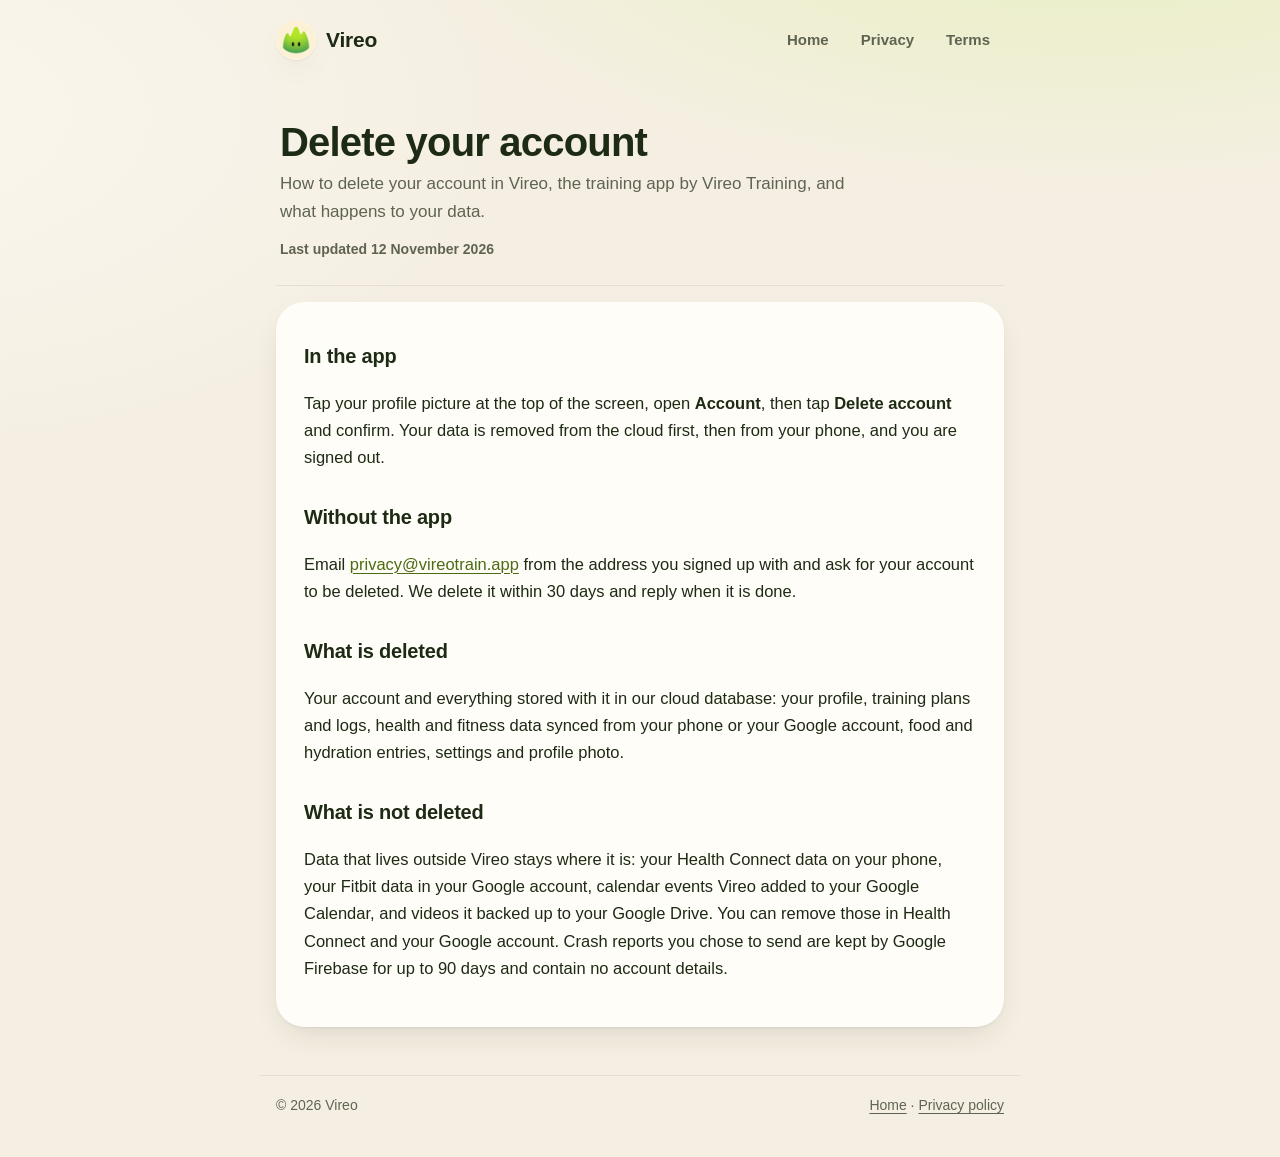
==== delete-account/index.html @ 3925547a "Add the account deletion page Google Play asks for Co-Authored-By: Claude Opus 5.5 <noreply@anthropi" ====
<!doctype html>
<html lang="en">
<head>
<meta charset="utf-8">
<meta name="viewport" content="width=device-width, initial-scale=1">
<title>Delete your Vireo account</title>
<link rel="icon" href="../img/icon.png">
<link rel="stylesheet" href="../style.css">
</head>
<body>
<header>
  <div class="wrap">
    <a class="brand" href="../"><img src="../img/icon.png" alt="">Vireo</a>
    <nav><a href="../">Home</a><a href="../privacy/">Privacy</a><a href="../terms/">Terms</a></nav>
  </div>
</header>
<main>
  <div class="wrap">
    <section class="title">
      <h1>Delete your account</h1>
      <p>How to delete your account in Vireo, the training app by Vireo Training, and what happens to your data.</p>
      <p class="updated">Last updated 12 November 2026</p>
    </section>
    <article class="doc">
  <h2>In the app</h2>
  <p>Tap your profile picture at the top of the screen, open <strong>Account</strong>, then tap <strong>Delete account</strong> and confirm. Your data is removed from the cloud first, then from your phone, and you are signed out.</p>

  <h2>Without the app</h2>
  <p>Email <a href="mailto:privacy@vireotrain.app">privacy@vireotrain.app</a> from the address you signed up with and ask for your account to be deleted. We delete it within 30 days and reply when it is done.</p>

  <h2>What is deleted</h2>
  <p>Your account and everything stored with it in our cloud database: your profile, training plans and logs, health and fitness data synced from your phone or your Google account, food and hydration entries, settings and profile photo.</p>

  <h2>What is not deleted</h2>
  <p>Data that lives outside Vireo stays where it is: your Health Connect data on your phone, your Fitbit data in your Google account, calendar events Vireo added to your Google Calendar, and videos it backed up to your Google Drive. You can remove those in Health Connect and your Google account. Crash reports you chose to send are kept by Google Firebase for up to 90 days and contain no account details.</p>
    </article>
  </div>
</main>
<footer>
  <div class="wrap"><span>© 2026 Vireo</span><span><a href="../">Home</a> · <a href="../privacy/">Privacy policy</a></span></div>
</footer>
</body>
</html>
---- style.css ----
/* Colours come from the app's own tokens (ui/theme/Color.kt): the lime accent
   gradient, its ink, and the paragraph-safe link greens for each theme. */
:root {
  --ground: #f5efe3;
  --ground-glow: #fbf7ee;
  --card: #fffdf8;
  --ink: #1d2a14;
  --muted: #5f6452;
  --rule: #e6dfcf;
  --link: #4c6b12;
  --tint: #e9f5c6;
  --tint-edge: #cfe58a;
  --paper: #f3ede0;
  --lime-start: #cbf762;
  --lime-end: #8fd32e;
  --on-lime: #16210f;
  --shadow: 0 1px 2px rgba(43, 38, 28, .06), 0 12px 32px -12px rgba(43, 38, 28, .18);
}
@media (prefers-color-scheme: dark) {
  :root {
    --ground: #151711;
    --ground-glow: #1d2117;
    --card: #1f221a;
    --ink: #eeeedf;
    --muted: #a7ab98;
    --rule: #33372b;
    --link: #a6d845;
    --tint: rgba(180, 240, 60, .10);
    --tint-edge: rgba(180, 240, 60, .28);
    --paper: #262a20;
    --shadow: 0 1px 2px rgba(0, 0, 0, .3), 0 16px 40px -16px rgba(0, 0, 0, .6);
  }
}

* { box-sizing: border-box; }
html { -webkit-text-size-adjust: 100%; }
body {
  margin: 0;
  min-height: 100vh;
  color: var(--ink);
  background:
    radial-gradient(1200px 520px at 85% -10%, rgba(180, 240, 60, .22), transparent 60%),
    radial-gradient(900px 480px at -10% 10%, var(--ground-glow), transparent 70%),
    var(--ground);
  font: 17px/1.65 ui-rounded, -apple-system, BlinkMacSystemFont, "SF Pro Rounded", "Segoe UI", Roboto, sans-serif;
}
a { color: var(--link); text-underline-offset: 3px; text-decoration-thickness: 1px; }
a:hover { text-decoration-thickness: 2px; }

.wrap { max-width: 760px; margin: 0 auto; padding: 0 16px; }

/* Header */
header { padding: 20px 0 8px; }
header .wrap { display: flex; align-items: center; justify-content: space-between; gap: 12px; flex-wrap: wrap; }
.brand { display: flex; align-items: center; gap: 10px; color: var(--ink); text-decoration: none; font-weight: 800; font-size: 21px; letter-spacing: -.01em; }
.brand img { width: 40px; height: 40px; border-radius: 50%; box-shadow: var(--shadow); }
nav { display: flex; gap: 4px; flex-wrap: wrap; }
nav a {
  color: var(--muted); text-decoration: none; font-size: 15px; font-weight: 600;
  padding: 7px 14px; border-radius: 999px;
}
nav a:hover { color: var(--ink); background: var(--tint); }
nav a[aria-current] { color: var(--ground); background: var(--ink); }

main { padding: 24px 0 40px; }

/* Home hero */
.hero {
  position: relative; overflow: hidden;
  margin-top: 12px; padding: 40px 32px 36px;
  border-radius: 32px;
  color: var(--on-lime);
  background: linear-gradient(135deg, var(--lime-start), var(--lime-end));
  box-shadow: 0 24px 48px -24px rgba(110, 170, 30, .7);
}
.hero img { width: 88px; height: 88px; border-radius: 50%; box-shadow: 0 8px 24px -8px rgba(22, 33, 15, .45); }
.hero h1 { font-size: clamp(32px, 6.4vw, 46px); line-height: 1.08; letter-spacing: -.025em; margin: 20px 0 12px; max-width: 13em; }
.hero p { font-size: 18.5px; line-height: 1.5; margin: 0; max-width: 31em; }
.hero p.status { margin-top: 22px; font-size: 14.5px; opacity: .72; }

.grid { display: grid; grid-template-columns: repeat(auto-fit, minmax(210px, 1fr)); gap: 14px; margin-top: 18px; }
.tile {
  background: var(--card); border-radius: 24px; padding: 22px 22px 20px;
  box-shadow: var(--shadow);
}
.tile .hold { display: block; width: 84px; height: 66px; margin: -8px 0 -4px -8px; filter: drop-shadow(0 3px 3px rgba(43, 38, 28, .18)); }
.tile h3 { margin: 10px 0 4px; font-size: 18px; letter-spacing: -.01em; }
.tile p { margin: 0; color: var(--muted); font-size: 15.5px; line-height: 1.55; }

.section-title { font-size: 22px; letter-spacing: -.015em; margin: 40px 0 4px; }
.section-sub { color: var(--muted); margin: 0 0 4px; }

.chips { display: flex; flex-wrap: wrap; gap: 8px; margin-top: 14px; }
.chip {
  padding: 8px 14px; border-radius: 999px; font-size: 15px; font-weight: 600;
  background: var(--card); border: 1px solid var(--rule);
}

/* Legal pages */
.title { margin-top: 20px; padding: 8px 4px 24px; border-bottom: 1px solid var(--rule); }
.title h1 { font-size: clamp(30px, 6vw, 40px); line-height: 1.1; letter-spacing: -.02em; margin: 0 0 6px; }
.title p { margin: 0; color: var(--muted); max-width: 34em; }
.updated { font-size: 14px; font-weight: 600; margin-top: 12px !important; }

.doc {
  margin-top: 16px; padding: 8px 28px 28px; border-radius: 28px;
  background: var(--card); box-shadow: var(--shadow);
}
.doc h2 {
  font-size: 20px; letter-spacing: -.01em; margin: 30px 0 6px;
}
.doc p, .doc li { font-size: 16.5px; }
.doc ul { padding-left: 0; list-style: none; }
.doc li { position: relative; padding-left: 20px; margin-bottom: 10px; }
.doc li::before { content: ""; position: absolute; left: 4px; top: .7em; width: 6px; height: 6px; border-radius: 50%; background: var(--muted); opacity: .6; }
.callout {
  margin: 24px -12px 0; padding: 4px 22px 18px; border-radius: 22px;
  background: var(--paper);
}
.callout h2 { margin-top: 20px; }

footer { padding: 8px 0 40px; color: var(--muted); font-size: 14px; }
footer .wrap { display: flex; justify-content: space-between; gap: 12px; flex-wrap: wrap; border-top: 1px solid var(--rule); padding-top: 18px; }
footer a { color: var(--muted); }

@media (max-width: 520px) {
  .hero { padding: 32px 22px 28px; border-radius: 26px; }
  .doc { padding: 4px 18px 22px; border-radius: 22px; }
  .callout { margin: 20px -8px 0; padding: 2px 16px 14px; }
}
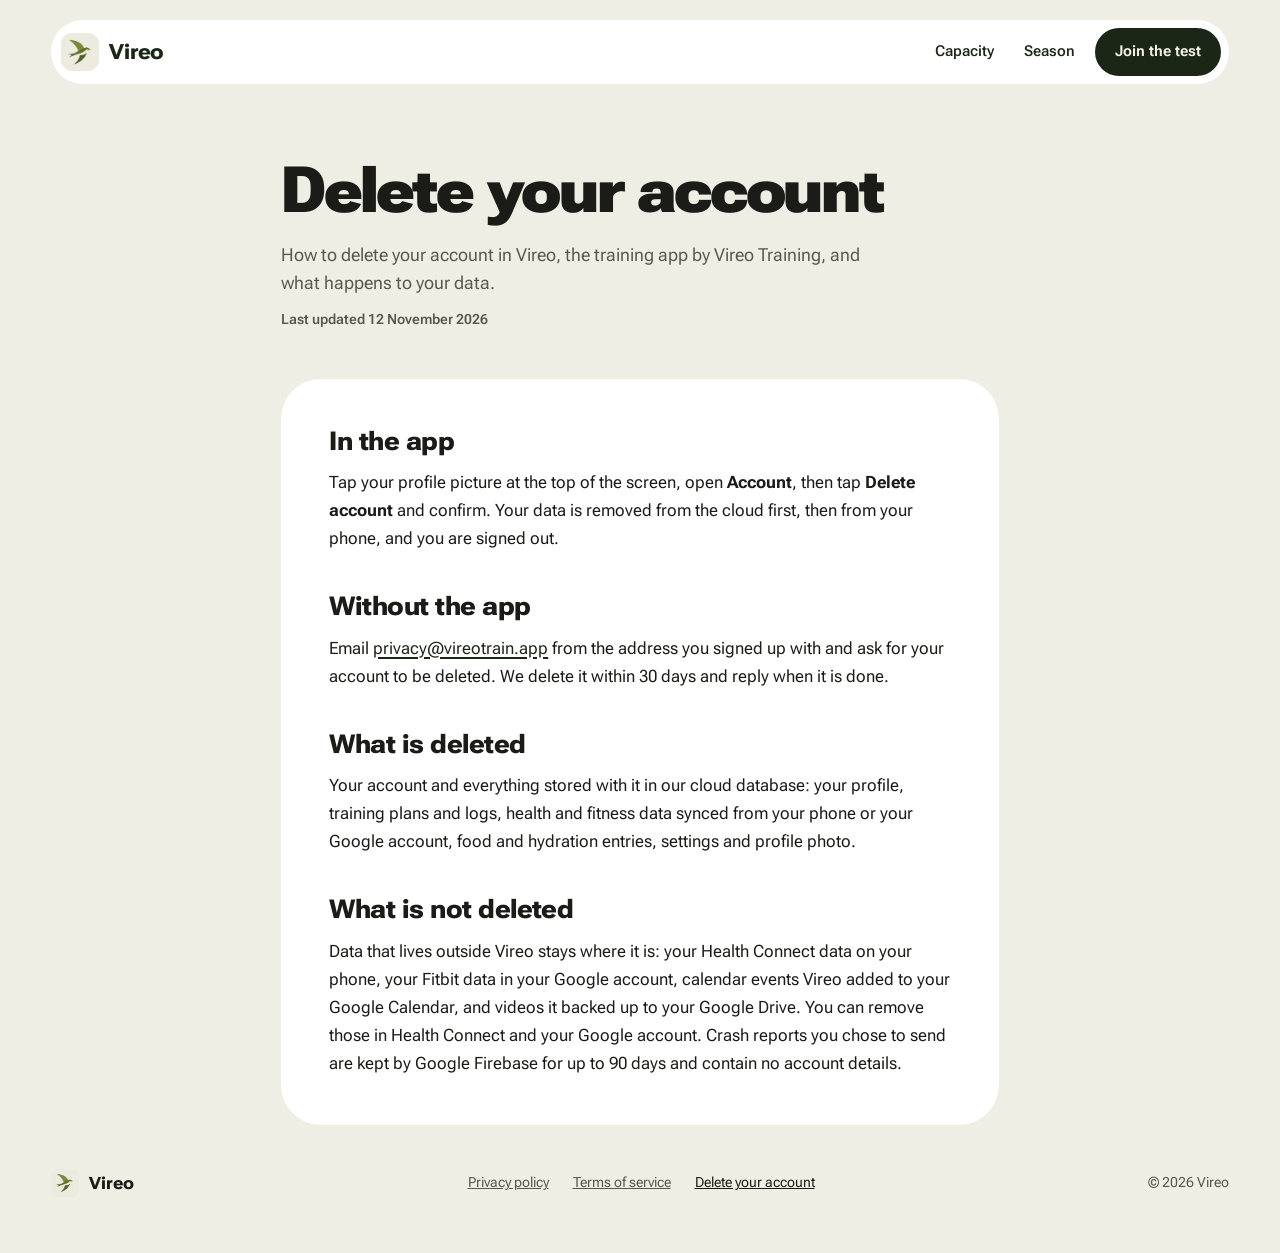
==== commit becd79a3: "Rebuild the site to the final website design Replace the interim restyle with production markup of t" ====
--- a/delete-account/index.html
+++ b/delete-account/index.html
@@ -5,17 +5,28 @@
 <meta name="viewport" content="width=device-width, initial-scale=1">
 <title>Delete your Vireo account</title>
 <link rel="icon" href="../img/icon.png">
+<link rel="preload" href="../fonts/roboto-flex-wide.woff2" as="font" type="font/woff2" crossorigin>
+<meta name="theme-color" content="#B4F03C">
 <link rel="stylesheet" href="../style.css">
 </head>
 <body>
-<header>
-  <div class="wrap">
-    <a class="brand" href="../"><img src="../img/icon.png" alt="">Vireo</a>
-    <nav><a href="../">Home</a><a href="../privacy/">Privacy</a><a href="../terms/">Terms</a></nav>
-  </div>
-</header>
+<div class="legal-header">
+  <header class="site-header">
+    <nav class="site-nav" aria-label="Main">
+      <a class="brand" href="../">
+        <img src="../img/icon.png" alt="" width="38" height="38">
+        <span>Vireo</span>
+      </a>
+      <div class="site-nav__links">
+        <a class="site-nav__link" href="../#capacity">Capacity</a>
+        <a class="site-nav__link" href="../#season">Season</a>
+        <a class="btn btn--nav" href="../#join">Join the test</a>
+      </div>
+    </nav>
+  </header>
+</div>
 <main>
-  <div class="wrap">
+  <div class="wrap legal">
     <section class="title">
       <h1>Delete your account</h1>
       <p>How to delete your account in Vireo, the training app by Vireo Training, and what happens to your data.</p>
@@ -36,8 +47,14 @@
     </article>
   </div>
 </main>
-<footer>
-  <div class="wrap"><span>© 2026 Vireo</span><span><a href="../">Home</a> · <a href="../privacy/">Privacy policy</a></span></div>
+<footer class="wrap site-footer">
+  <span class="site-footer__brand"><img src="../img/icon.png" alt="" width="28" height="28">Vireo</span>
+  <nav class="site-footer__links" aria-label="Legal">
+    <a href="../privacy/">Privacy policy</a>
+    <a href="../terms/">Terms of service</a>
+    <a href="../delete-account/" aria-current="page">Delete your account</a>
+  </nav>
+  <span>© 2026 Vireo</span>
 </footer>
 </body>
 </html>
--- a/style.css
+++ b/style.css
@@ -1,130 +1,1061 @@
-/* Colours come from the app's own tokens (ui/theme/Color.kt): the lime accent
-   gradient, its ink, and the paragraph-safe link greens for each theme. */
+/* Vireo site. One stylesheet for the home page and the legal pages. */
+
+@font-face {
+  font-family: "Roboto Flex";
+  src: url("fonts/roboto-flex-wide.woff2") format("woff2");
+  font-weight: 300 900;
+  font-stretch: 100% 151%;
+  font-display: swap;
+}
+@font-face {
+  font-family: "Instrument Serif";
+  src: url("fonts/instrument-serif.woff2") format("woff2");
+  font-weight: 400;
+  font-display: swap;
+}
+
 :root {
-  --ground: #f5efe3;
-  --ground-glow: #fbf7ee;
-  --card: #fffdf8;
-  --ink: #1d2a14;
-  --muted: #5f6452;
-  --rule: #e6dfcf;
-  --link: #4c6b12;
-  --tint: #e9f5c6;
-  --tint-edge: #cfe58a;
-  --paper: #f3ede0;
-  --lime-start: #cbf762;
-  --lime-end: #8fd32e;
-  --on-lime: #16210f;
-  --shadow: 0 1px 2px rgba(43, 38, 28, .06), 0 12px 32px -12px rgba(43, 38, 28, .18);
-}
-@media (prefers-color-scheme: dark) {
-  :root {
-    --ground: #151711;
-    --ground-glow: #1d2117;
-    --card: #1f221a;
-    --ink: #eeeedf;
-    --muted: #a7ab98;
-    --rule: #33372b;
-    --link: #a6d845;
-    --tint: rgba(180, 240, 60, .10);
-    --tint-edge: rgba(180, 240, 60, .28);
-    --paper: #262a20;
-    --shadow: 0 1px 2px rgba(0, 0, 0, .3), 0 16px 40px -16px rgba(0, 0, 0, .6);
-  }
-}
-
-* { box-sizing: border-box; }
-html { -webkit-text-size-adjust: 100%; }
+  --cream: #EFEEE5;
+  --ink: #1B1C17;
+  --grey: #55594A;
+  --grey-strong: #3B3E33;
+  --grey-quiet: #87897B;
+  --white: #FFFFFF;
+  --lime: #B4F03C;
+  --lime-soft: #DCEFB0;
+  --forest: #1B2616;
+  --forest-78: rgba(27, 38, 22, .78);
+  --forest-74: rgba(27, 38, 22, .74);
+  --forest-16: rgba(27, 38, 22, .16);
+  --night: #1E2817;
+  --night-2: #2A3521;
+  --paper: #F2F1E8;
+  --paper-30: rgba(242, 241, 232, .3);
+  --paper-18: rgba(242, 241, 232, .18);
+  --mist: #B9BDAE;
+  --amber: #F2BE6E;
+  --amber-ink: #2A1800;
+  --sage: #D9E3A8;
+  --sage-ink: #1D1E00;
+  --lilac: #E2DFFC;
+  --indigo: #2E315B;
+  --pink: #F6A7C9;
+  --wine: #3B0F22;
+  --peach: #FFDDAF;
+  --umber: #7E570E;
+  --phone: #12140F;
+  --serif: "Instrument Serif", Georgia, serif;
+  --sans: "Roboto Flex", system-ui, sans-serif;
+  --gutter: clamp(20px, 4vw, 64px);
+  --section-gap: clamp(96px, 11vw, 168px);
+  --panel-inset: clamp(8px, 1vw, 14px);
+  --panel-radius: clamp(32px, 3.4vw, 48px);
+}
+
+*, *::before, *::after { box-sizing: border-box; }
+
+html { -webkit-text-size-adjust: 100%; text-size-adjust: 100%; }
+
 body {
   margin: 0;
-  min-height: 100vh;
+  background: var(--cream);
   color: var(--ink);
-  background:
-    radial-gradient(1200px 520px at 85% -10%, rgba(180, 240, 60, .22), transparent 60%),
-    radial-gradient(900px 480px at -10% 10%, var(--ground-glow), transparent 70%),
-    var(--ground);
-  font: 17px/1.65 ui-rounded, -apple-system, BlinkMacSystemFont, "SF Pro Rounded", "Segoe UI", Roboto, sans-serif;
-}
-a { color: var(--link); text-underline-offset: 3px; text-decoration-thickness: 1px; }
-a:hover { text-decoration-thickness: 2px; }
-
-.wrap { max-width: 760px; margin: 0 auto; padding: 0 16px; }
+  font-family: var(--sans);
+  font-size: 17px;
+  line-height: 1.55;
+  -webkit-font-smoothing: antialiased;
+}
+
+img { display: block; }
+h1, h2, h3, p { margin: 0; }
+
+:focus-visible {
+  outline: 3px solid var(--forest);
+  outline-offset: 3px;
+}
+
+.sprite { position: absolute; width: 0; height: 0; overflow: hidden; }
+
+/* The page never scrolls sideways, and elements waiting below their final
+   spot for an entrance never make the page longer. */
+.page {
+  overflow: hidden;
+  overflow: clip;
+  padding-top: var(--panel-inset);
+}
+
+.wrap {
+  max-width: 1312px;
+  margin: 0 auto;
+  padding-left: var(--gutter);
+  padding-right: var(--gutter);
+}
+
+.block { padding-top: var(--section-gap); }
+
+/* Rounded full-width panels: hero, season, join */
+.panel {
+  position: relative;
+  margin: 0 var(--panel-inset);
+  border-radius: var(--panel-radius);
+  overflow: hidden;
+}
+.panel--lime { background: var(--lime); color: var(--forest); }
+.panel--night { background: var(--night); color: var(--paper); }
+.season, .join { margin-top: var(--section-gap); }
+
+/* Headings */
+.h2 {
+  font-size: clamp(40px, 5vw, 76px);
+  line-height: .95;
+  font-weight: 820;
+  font-stretch: 112%;
+  letter-spacing: -.035em;
+}
+.h2--8 { max-width: 8em; }
+.h2--9 { max-width: 9em; }
+.h2--10 { max-width: 10em; }
+
+.h3 {
+  line-height: 1.1;
+  font-weight: 800;
+  font-stretch: 115%;
+  letter-spacing: -.02em;
+}
+
+/* Buttons and links */
+.btn {
+  display: inline-flex;
+  align-items: center;
+  border-radius: 999px;
+  background: var(--forest);
+  text-decoration: none;
+  white-space: nowrap;
+}
+.btn--nav {
+  margin-left: 4px;
+  padding: 12px 20px;
+  color: var(--paper);
+  font-size: 15px;
+  font-weight: 650;
+}
+.btn--cta {
+  min-height: 60px;
+  padding: 0 30px;
+  color: var(--lime);
+  font-size: 17px;
+  font-weight: 750;
+  font-stretch: 108%;
+}
+.text-link {
+  color: var(--forest);
+  font-size: 17px;
+  font-weight: 600;
+  text-decoration: underline;
+  text-decoration-thickness: 2px;
+  text-underline-offset: 6px;
+  padding: 14px 0;
+}
+.cta-row {
+  display: flex;
+  flex-wrap: wrap;
+  align-items: center;
+  gap: 12px 28px;
+}
 
 /* Header */
-header { padding: 20px 0 8px; }
-header .wrap { display: flex; align-items: center; justify-content: space-between; gap: 12px; flex-wrap: wrap; }
-.brand { display: flex; align-items: center; gap: 10px; color: var(--ink); text-decoration: none; font-weight: 800; font-size: 21px; letter-spacing: -.01em; }
-.brand img { width: 40px; height: 40px; border-radius: 50%; box-shadow: var(--shadow); }
-nav { display: flex; gap: 4px; flex-wrap: wrap; }
-nav a {
-  color: var(--muted); text-decoration: none; font-size: 15px; font-weight: 600;
-  padding: 7px 14px; border-radius: 999px;
-}
-nav a:hover { color: var(--ink); background: var(--tint); }
-nav a[aria-current] { color: var(--ground); background: var(--ink); }
-
-main { padding: 24px 0 40px; }
-
-/* Home hero */
-.hero {
-  position: relative; overflow: hidden;
-  margin-top: 12px; padding: 40px 32px 36px;
-  border-radius: 32px;
-  color: var(--on-lime);
-  background: linear-gradient(135deg, var(--lime-start), var(--lime-end));
-  box-shadow: 0 24px 48px -24px rgba(110, 170, 30, .7);
-}
-.hero img { width: 88px; height: 88px; border-radius: 50%; box-shadow: 0 8px 24px -8px rgba(22, 33, 15, .45); }
-.hero h1 { font-size: clamp(32px, 6.4vw, 46px); line-height: 1.08; letter-spacing: -.025em; margin: 20px 0 12px; max-width: 13em; }
-.hero p { font-size: 18.5px; line-height: 1.5; margin: 0; max-width: 31em; }
-.hero p.status { margin-top: 22px; font-size: 14.5px; opacity: .72; }
-
-.grid { display: grid; grid-template-columns: repeat(auto-fit, minmax(210px, 1fr)); gap: 14px; margin-top: 18px; }
+.site-header {
+  position: relative;
+  z-index: 5;
+  max-width: 1312px;
+  margin: 0 auto;
+  padding: clamp(12px, 1.6vw, 22px) clamp(12px, 3vw, 40px) 0;
+}
+.site-nav {
+  display: flex;
+  align-items: center;
+  justify-content: space-between;
+  gap: 12px;
+  background: rgba(255, 255, 255, .42);
+  border-radius: 999px;
+  padding: 8px 8px 8px 10px;
+}
+.brand {
+  display: flex;
+  align-items: center;
+  gap: 10px;
+  min-height: 44px;
+  color: var(--forest);
+  text-decoration: none;
+  font-weight: 800;
+  font-stretch: 118%;
+  font-size: 21px;
+  letter-spacing: -.01em;
+  border-radius: 999px;
+}
+.brand img { width: 38px; height: 38px; border-radius: 11px; }
+.site-nav__links {
+  display: flex;
+  align-items: center;
+  gap: 2px;
+  flex-wrap: wrap;
+  justify-content: flex-end;
+}
+.site-nav__link {
+  display: inline-flex;
+  align-items: center;
+  min-height: 44px;
+  color: var(--forest);
+  text-decoration: none;
+  font-size: 15px;
+  font-weight: 550;
+  padding: 10px 14px;
+  border-radius: 999px;
+}
+
+/* Hero */
+.hero__row {
+  position: relative;
+  max-width: 1312px;
+  margin: 0 auto;
+  padding: clamp(40px, 6vw, 88px) clamp(12px, 4vw, 64px) 0;
+  display: flex;
+  flex-wrap: wrap;
+  align-items: flex-end;
+  gap: clamp(56px, 5vw, 72px);
+}
+.hero__text {
+  /* 528px = the draft's 520px content basis plus its 2 x 4px side padding */
+  flex: 1 1 528px;
+  min-width: 0;
+  padding: 0 4px clamp(8px, 7vw, 120px);
+}
+.hero__title {
+  font-size: clamp(54px, 7.6vw, 116px);
+  line-height: .9;
+  font-weight: 820;
+  font-stretch: 112%;
+  letter-spacing: -.04em;
+  max-width: 7.6em;
+}
+.word { display: inline-block; }
+.hero__lead {
+  margin-top: clamp(22px, 2.4vw, 32px);
+  font-size: clamp(18px, 1.5vw, 21px);
+  line-height: 1.5;
+  font-weight: 450;
+  color: var(--forest-78);
+  max-width: 30em;
+}
+.hero__cta { margin-top: clamp(28px, 3vw, 40px); }
+.hero__note {
+  margin-top: 22px;
+  font-size: 14px;
+  font-weight: 550;
+  color: rgba(27, 38, 22, .68);
+}
+
+.hero__stage {
+  flex: 0 1 344px;
+  min-width: 0;
+  margin: 0 auto;
+  position: relative;
+  width: 344px;
+  max-width: 100%;
+  height: clamp(560px, 46vw, 640px);
+}
+.hero__vee {
+  position: absolute;
+  z-index: 3;
+  left: 251px;
+  top: -56px;
+  width: 66px;
+  height: 86px;
+  object-fit: cover;
+  object-position: 0 0;
+}
+
+.float-card {
+  position: absolute;
+  z-index: 4;
+  box-shadow: 0 18px 40px -18px rgba(27, 38, 22, .45);
+}
+.float-card--sleep {
+  left: clamp(-150px, -9vw, -18px);
+  top: 228px;
+  width: 140px;
+  border-radius: 26px;
+  background: var(--lilac);
+  color: var(--indigo);
+  padding: 14px 14px 12px;
+}
+.float-card__label { display: flex; align-items: center; gap: 6px; font-size: 13px; font-weight: 650; }
+.float-card__value {
+  margin-top: 8px;
+  font-size: 30px;
+  line-height: 34px;
+  font-weight: 800;
+  font-stretch: 118%;
+  font-variant-numeric: tabular-nums;
+}
+.float-card__unit { font-size: 12px; opacity: .8; }
+.float-card__chip { margin-top: 8px; font-size: 11px; font-weight: 750; }
+.mini-bars { display: flex; align-items: flex-end; gap: 3px; height: 30px; margin-top: 10px; }
+.mini-bars span { flex: 1; height: var(--h); border-radius: 3px; background: rgba(46, 49, 91, .2); }
+.mini-bars .is-today { background: var(--indigo); }
+
+.float-card--weeks {
+  right: clamp(-150px, -8vw, -14px);
+  top: 410px;
+  width: 150px;
+  border-radius: 24px;
+  background: var(--white);
+  color: var(--ink);
+  padding: 12px 14px;
+  display: flex;
+  align-items: center;
+  gap: 12px;
+  box-shadow: 0 18px 40px -18px rgba(27, 38, 22, .5);
+}
+.float-card__weeks { font-size: 12px; line-height: 15px; color: var(--grey); }
+.float-card__weeks span { display: block; font-size: 14px; font-weight: 750; color: var(--ink); }
+
+.badge { position: relative; flex: none; width: 54px; height: 54px; }
+.badge svg { position: absolute; inset: 0; fill: var(--pink); }
+.badge__num {
+  position: absolute;
+  inset: 0;
+  display: flex;
+  align-items: center;
+  justify-content: center;
+  font-size: 21px;
+  font-weight: 800;
+  font-stretch: 118%;
+  color: var(--wine);
+  font-variant-numeric: tabular-nums;
+}
+
+/* Phone mock-up */
+.phone {
+  position: absolute;
+  left: 0;
+  top: 0;
+  width: 344px;
+  height: 740px;
+  border-radius: 54px;
+  background: var(--phone);
+  padding: 9px;
+  box-shadow: 0 40px 80px -30px rgba(27, 38, 22, .55), inset 0 0 0 1.5px #2B2F26;
+}
+.phone__screen {
+  position: relative;
+  width: 326px;
+  height: 722px;
+  border-radius: 45px;
+  overflow: hidden;
+  background: var(--cream);
+}
+.phone__camera {
+  position: absolute;
+  z-index: 6;
+  left: 50%;
+  top: 11px;
+  width: 12px;
+  height: 12px;
+  margin-left: -6px;
+  border-radius: 50%;
+  background: #0B0C09;
+}
+.phone__status {
+  position: relative;
+  z-index: 5;
+  height: 34px;
+  padding: 0 24px;
+  display: flex;
+  align-items: flex-end;
+  justify-content: space-between;
+  font-size: 13px;
+  font-weight: 600;
+  color: var(--forest);
+  font-variant-numeric: tabular-nums;
+}
+.phone__icons { display: flex; gap: 4px; }
+.phone__icons span:first-child { width: 15px; height: 10px; border-radius: 2px; background: var(--forest); }
+.phone__icons span:last-child { width: 22px; height: 10px; border-radius: 3px; border: 1.5px solid var(--forest); }
+.phone__top {
+  margin-top: -34px;
+  padding: 42px 14px 24px;
+  background: var(--lime);
+  border-radius: 0 0 30px 30px;
+  color: var(--forest);
+}
+.phone__greeting { height: 46px; display: flex; align-items: center; gap: 10px; }
+.phone__hello { flex: 1; font-size: 16px; font-weight: 800; font-stretch: 118%; white-space: nowrap; }
+.phone__date {
+  height: 30px;
+  padding: 0 11px;
+  border-radius: 999px;
+  background: rgba(27, 38, 22, .1);
+  display: inline-flex;
+  align-items: center;
+  font-size: 12px;
+  font-weight: 600;
+  white-space: nowrap;
+}
+.phone__cap-row { display: flex; align-items: flex-end; justify-content: space-between; padding: 0 6px; margin-top: 4px; }
+.phone__cap-label { font-size: 12px; font-weight: 600; color: var(--forest-74); }
+.phone__cap-word { font-size: 30px; line-height: 34px; font-weight: 820; font-stretch: 125%; }
+.phone__delta { padding-bottom: 4px; font-size: 13px; font-weight: 650; }
+.phone__score {
+  font-family: var(--serif);
+  font-size: 150px;
+  line-height: 120px;
+  letter-spacing: -.04em;
+  font-variant-numeric: tabular-nums;
+  padding: 0 2px;
+}
+.phone__why { margin-top: 14px; font-size: 16px; line-height: 22px; font-weight: 650; }
+.u {
+  text-decoration: underline;
+  text-decoration-thickness: 2px;
+  text-underline-offset: 5px;
+  text-decoration-color: rgba(27, 38, 22, .5);
+}
+.phone__body { padding: 14px 12px 0; }
+
+/* Capacity scale: 5 to 98, ticks every 5, majors at 25, 50, 75 */
+.scale { position: relative; margin: 12px 6px 0; height: 42px; color: var(--forest); }
+.scale__normal {
+  position: absolute;
+  left: 59.14%;
+  width: 12.9%;
+  top: 0;
+  height: 22px;
+  border-radius: 5px;
+  background: var(--forest-16);
+}
+/* 19 ticks from x=5 to x=95, spaced (90/93) of the width, centred on their value */
+.scale__ticks {
+  position: absolute;
+  top: 0;
+  left: -1px;
+  width: calc(96.774% + 2px);
+  display: flex;
+  justify-content: space-between;
+  align-items: flex-start;
+}
+.scale__ticks i { width: 2px; height: 11px; margin-top: 7px; border-radius: 1px; background: currentColor; opacity: .5; }
+.scale__ticks i:nth-child(5n) { height: 20px; margin-top: 2px; opacity: .9; }
+.scale__track { position: absolute; left: 0; right: 0; top: 0; bottom: 0; pointer-events: none; }
+.scale__marker {
+  position: absolute;
+  left: 74.19%;
+  top: -5px;
+  width: 5px;
+  height: 32px;
+  margin-left: -2.5px;
+  border-radius: 3px;
+  background: currentColor;
+}
+.scale__labels {
+  position: absolute;
+  left: 0;
+  right: 0;
+  top: 28px;
+  display: flex;
+  justify-content: space-between;
+  font-size: 10px;
+  font-weight: 600;
+  color: var(--forest-74);
+}
+.scale--big { margin: 28px 0 0; height: 52px; }
+.scale--big .scale__normal { height: 30px; border-radius: 7px; }
+.scale--big .scale__ticks i { height: 14px; margin-top: 10px; }
+.scale--big .scale__ticks i:nth-child(5n) { height: 28px; margin-top: 2px; }
+.scale--big .scale__marker { top: -6px; width: 7px; height: 42px; margin-left: -3.5px; border-radius: 4px; }
+.scale--big .scale__labels { top: 38px; font-size: 12px; font-weight: 650; }
+
+/* Session card (phone and large) */
+.session { background: var(--night); color: var(--paper); }
+.session--phone { border-radius: 30px; padding: 18px 16px 16px; }
+.session__when { font-size: 12px; font-weight: 650; color: var(--mist); }
+.session__title { margin-top: 2px; display: flex; align-items: center; gap: 8px; }
+.session__title svg { fill: var(--paper); flex: none; }
+.session__title span {
+  font-size: 23px;
+  line-height: 28px;
+  font-weight: 820;
+  font-stretch: 120%;
+  letter-spacing: -.01em;
+  white-space: nowrap;
+}
+.session__desc { margin-top: 8px; font-size: 13px; line-height: 19px; color: var(--mist); }
+.session__parts { display: flex; gap: 3px; margin-top: 12px; }
+.part { min-width: 0; }
+.part--20 { flex: 20; }
+.part--40 { flex: 40; }
+.part--12 { flex: 12; }
+.part--9 { flex: 9; }
+.part__bar { height: 8px; border-radius: 6px; background: var(--paper-30); }
+.part.is-main .part__bar { background: var(--lime); }
+.part.is-cool .part__bar { background: var(--paper-18); }
+.part__name { margin-top: 5px; font-size: 10px; color: var(--mist); white-space: nowrap; overflow: hidden; }
+
+.split-btn { display: flex; gap: 2px; margin-top: 14px; }
+.split-btn__main {
+  flex: 1;
+  height: 50px;
+  border-radius: 26px 8px 8px 26px;
+  background: var(--lime);
+  color: var(--forest);
+  display: flex;
+  align-items: center;
+  justify-content: center;
+  gap: 8px;
+  font-size: 15px;
+  font-weight: 800;
+  font-stretch: 112%;
+}
+.split-btn__side { width: 50px; height: 50px; border-radius: 8px 26px 26px 8px; background: var(--lime); }
+
+.session--big { border-radius: 40px; padding: clamp(20px, 2.4vw, 30px); }
+.session--big .session__when { font-size: 14px; }
+.session--big .session__title { margin-top: 4px; gap: 10px; }
+.session--big .session__title svg { fill: var(--amber); }
+.session--big .session__title span {
+  font-size: clamp(26px, 2.4vw, 34px);
+  line-height: 1.1;
+  font-stretch: 122%;
+  white-space: normal;
+}
+.session--big .session__desc { margin-top: 10px; font-size: 15px; line-height: 1.5; }
+.session--big .session__parts { margin-top: 18px; }
+.session--big .part__bar { height: 10px; border-radius: 8px; }
+.session--big .part.is-main .part__bar { background: var(--amber); }
+.session--big .part__name { margin-top: 6px; font-size: 12px; }
+.part__min { font-size: 12px; font-weight: 600; }
+.split-btn--big { margin-top: 8px; }
+.split-btn--big .split-btn__main { height: 58px; border-radius: 30px 8px 8px 30px; font-size: 17px; white-space: nowrap; }
+.split-btn--big .split-btn__side {
+  width: 58px;
+  height: 58px;
+  border-radius: 30px;
+  display: flex;
+  align-items: center;
+  justify-content: center;
+  color: var(--forest);
+}
+.split-btn--big .split-btn__side svg { transform: rotate(180deg); }
+
+.choice { margin-top: 20px; border-radius: 22px; background: var(--cream); color: var(--ink); padding: 6px; }
+.choice__row {
+  position: relative;
+  display: flex;
+  align-items: center;
+  gap: 12px;
+  min-height: 60px;
+  padding: 0 16px;
+  border-radius: 16px;
+}
+.choice__row > svg { flex: none; fill: var(--grey); }
+.choice__text { position: relative; flex: 1; }
+.choice__name { display: block; font-size: 16px; font-weight: 650; }
+.choice__sub { display: block; font-size: 13px; color: var(--grey); }
+.choice__row--pick { min-height: 64px; color: var(--amber-ink); }
+.choice__row--pick .choice__name { font-weight: 750; }
+.choice__row--pick .choice__sub { color: inherit; }
+.choice__hl { position: absolute; inset: 0; border-radius: inherit; background: var(--peach); }
+.choice__dot { position: relative; flex: none; width: 13px; height: 9px; border-radius: 50%; background: var(--umber); }
+.choice__check { position: relative; flex: none; }
+
+/* Sources strip */
+.sources {
+  padding-top: clamp(36px, 4vw, 56px);
+  display: flex;
+  flex-wrap: wrap;
+  align-items: center;
+  justify-content: center;
+  gap: 12px clamp(24px, 4vw, 56px);
+  color: var(--grey);
+}
+.sources__label { font-size: 14px; font-weight: 550; }
+.sources__name {
+  font-size: clamp(18px, 1.7vw, 23px);
+  font-weight: 750;
+  font-stretch: 118%;
+  letter-spacing: -.01em;
+  color: var(--grey-strong);
+}
+
+/* Manifesto */
+.manifesto__text {
+  max-width: 21em;
+  font-size: clamp(32px, 4.3vw, 62px);
+  line-height: 1.1;
+  font-weight: 700;
+  font-stretch: 108%;
+  letter-spacing: -.03em;
+  color: var(--grey-quiet);
+}
+.manifesto__text .lit { color: var(--ink); }
+
+/* Section intro: heading left, text right */
+.intro {
+  display: flex;
+  flex-wrap: wrap;
+  justify-content: space-between;
+  align-items: flex-end;
+  gap: 20px 48px;
+}
+.intro__text { font-size: 18px; line-height: 1.55; color: var(--grey); }
+.intro__text--25 { max-width: 25em; }
+.intro__text--24 { max-width: 24em; }
+
+/* Capacity */
+.cap-grid { display: flex; flex-wrap: wrap; gap: 8px; margin-top: clamp(36px, 4vw, 56px); }
+.card { position: relative; border-radius: 40px; overflow: hidden; }
+.card--white { background: var(--white); }
+.cap-today {
+  flex: 7 1 520px;
+  min-width: 0;
+  background: var(--lime);
+  color: var(--forest);
+  padding: clamp(24px, 3vw, 40px);
+}
+.cap-today__head { display: flex; justify-content: space-between; align-items: flex-end; gap: 16px; }
+.cap-today__day { font-size: 15px; font-weight: 600; color: var(--forest-74); }
+.cap-today__word { font-size: clamp(36px, 3.4vw, 48px); line-height: 1; font-weight: 820; font-stretch: 125%; }
+.cap-today__delta { font-size: 15px; font-weight: 650; }
+.cap-today__score {
+  font-family: var(--serif);
+  font-size: clamp(170px, 19vw, 280px);
+  line-height: .8;
+  letter-spacing: -.045em;
+  margin-top: 18px;
+  font-variant-numeric: tabular-nums;
+}
+.cap-today__why {
+  margin-top: 28px;
+  font-size: clamp(19px, 1.7vw, 24px);
+  line-height: 1.3;
+  font-weight: 680;
+  max-width: 22em;
+}
+.cap-side { flex: 5 1 340px; min-width: 0; display: flex; flex-direction: column; gap: 8px; }
+.cap-day { flex: 1 1 auto; padding: clamp(22px, 2.6vw, 32px); }
+.cap-day--low { background: var(--amber); color: var(--amber-ink); min-height: 300px; }
+.cap-day--rest { background: var(--sage); color: var(--sage-ink); min-height: 240px; }
+.cap-day__label { font-size: 15px; font-weight: 600; }
+.cap-day--low .cap-day__label { color: rgba(42, 24, 0, .74); }
+.cap-day--rest .cap-day__label { color: rgba(29, 30, 0, .72); }
+.cap-day__row { display: flex; align-items: baseline; gap: 14px; }
+.cap-day__num { font-family: var(--serif); line-height: .9; letter-spacing: -.04em; }
+.cap-day--low .cap-day__num { font-size: clamp(110px, 10vw, 150px); }
+.cap-day--rest .cap-day__num { font-size: clamp(96px, 8.5vw, 128px); }
+.cap-day__word { font-weight: 820; font-stretch: 125%; }
+.cap-day--low .cap-day__word { font-size: 30px; }
+.cap-day--rest .cap-day__word { font-size: 26px; }
+.cap-day__why { font-size: 17px; line-height: 1.35; font-weight: 650; }
+.cap-day--low .cap-day__why { margin-top: 12px; max-width: 14em; }
+.cap-day--rest .cap-day__why { margin-top: 10px; max-width: 12em; }
+.cap-day__img { position: absolute; height: auto; }
+.cap-day--low .cap-day__img { right: -24px; bottom: -36px; width: clamp(150px, 15vw, 210px); }
+.cap-day--rest .cap-day__img { right: -30px; bottom: -22px; width: clamp(170px, 16vw, 230px); }
+
+.factors {
+  display: grid;
+  grid-template-columns: repeat(auto-fit, minmax(240px, 1fr));
+  gap: 28px 40px;
+  margin-top: clamp(48px, 5vw, 72px);
+}
+.factor { border-top: 3px solid; padding-top: 18px; }
+.factor--sleep { border-color: #407A8B; }
+.factor--recovery { border-color: #9D6543; }
+.factor--load { border-color: #577B52; }
+.factor__pct {
+  font-size: clamp(40px, 3.6vw, 56px);
+  line-height: 1;
+  font-weight: 800;
+  font-stretch: 118%;
+  letter-spacing: -.03em;
+  font-variant-numeric: tabular-nums;
+}
+.factor__name { margin-top: 10px; font-size: 18px; font-weight: 700; }
+.factor__text { margin-top: 4px; color: var(--grey); }
+
+/* Season */
+.season__inner { padding-top: clamp(56px, 7vw, 112px); padding-bottom: clamp(40px, 5vw, 72px); }
+.season__head {
+  display: flex;
+  flex-wrap: wrap;
+  justify-content: space-between;
+  align-items: flex-end;
+  gap: 24px 48px;
+}
+.season__intro { flex: 1 1 460px; min-width: 0; }
+.season__text { margin-top: 22px; font-size: 18px; line-height: 1.55; color: var(--mist); max-width: 27em; }
+.season__img { flex: 0 1 300px; width: 300px; max-width: 70%; height: auto; margin: 0 auto -8px; }
+
+/* Rows that scroll sideways on narrow screens. They bleed to the edge so the
+   next item peeks in, and only they scroll, never the page. */
+.hscroll {
+  overflow-x: auto;
+  overscroll-behavior-x: contain;
+  -webkit-overflow-scrolling: touch;
+  scroll-snap-type: x proximity;
+  scroll-padding-inline: var(--gutter);
+  margin-left: calc(-1 * var(--gutter));
+  margin-right: calc(-1 * var(--gutter));
+  padding: 0 var(--gutter) 6px;
+  scrollbar-width: thin;
+}
+.season__scroll { margin-top: clamp(40px, 5vw, 64px); scrollbar-color: rgba(242, 241, 232, .3) transparent; }
+.strip { min-width: 820px; padding-right: 14px; scroll-snap-align: start; }
+.strip__head { display: flex; justify-content: space-between; align-items: baseline; gap: 16px; }
+.strip__title { font-size: clamp(20px, 1.8vw, 24px); font-weight: 800; font-stretch: 118%; }
+.strip__range { font-size: 14px; color: var(--mist); font-variant-numeric: tabular-nums; }
+.strip__months, .strip__bands {
+  display: grid;
+  grid-template-columns: repeat(25, minmax(0, 1fr));
+  column-gap: 3px;
+}
+.strip__months { margin-top: 52px; font-size: 13px; color: var(--mist); }
+.strip__months span:nth-child(1) { grid-column: 2 / span 4; }
+.strip__months span:nth-child(2) { grid-column: span 5; }
+.strip__months span:nth-child(3),
+.strip__months span:nth-child(4),
+.strip__months span:nth-child(5) { grid-column: span 4; }
+.strip__months span:nth-child(6) { grid-column: span 3; }
+.strip__bands {
+  position: relative;
+  height: 132px;
+  margin-top: 10px;
+  color: var(--forest);
+  font-size: 14px;
+  font-weight: 700;
+  line-height: 1.2;
+}
+.band {
+  grid-column: span 4;
+  border-radius: 14px;
+  padding: 14px;
+  overflow: hidden;
+  display: flex;
+  flex-direction: column;
+  justify-content: space-between;
+  scroll-snap-align: start;
+}
+.band__len { font-size: 12px; font-weight: 600; opacity: .76; }
+.band--max { background: #9AC8D9; }
+.band--power { background: #F0B493; }
+.band--comp { background: #BCBDE9; }
+.band--taper {
+  grid-column: span 1;
+  position: relative;
+  display: block;
+  padding: 0;
+  overflow: visible;
+  background: #A9CAA1;
+}
+.goal-badge {
+  position: absolute;
+  left: 50%;
+  top: 50%;
+  translate: -50% -50%;
+  width: 56px;
+  height: 56px;
+  display: flex;
+  align-items: center;
+  justify-content: center;
+}
+.goal-badge__shape { position: absolute; inset: 0; fill: var(--pink); }
+.goal-badge__flag { position: relative; }
+.goal-badge__flag path {
+  fill: none;
+  stroke: var(--wine);
+  stroke-width: 2.6;
+  stroke-linecap: round;
+  stroke-linejoin: round;
+}
+.strip__now-line {
+  position: absolute;
+  left: 10%;
+  top: -14px;
+  bottom: -14px;
+  width: 4px;
+  margin-left: -2px;
+  border-radius: 2px;
+  background: var(--lime);
+}
+.strip__now {
+  position: absolute;
+  left: 10%;
+  top: -48px;
+  translate: -30% 0;
+  height: 28px;
+  padding: 0 12px;
+  border-radius: 14px;
+  background: var(--lime);
+  color: var(--forest);
+  font-size: 13px;
+  font-weight: 800;
+  display: flex;
+  align-items: center;
+  white-space: nowrap;
+}
+.strip__events { position: relative; height: 96px; margin-top: 22px; }
+.event {
+  position: absolute;
+  top: 0;
+  font-size: 13px;
+  line-height: 1.35;
+  color: var(--mist);
+  white-space: nowrap;
+}
+.event span { display: block; font-weight: 700; color: var(--paper); }
+.event--league { left: 59%; border-left: 2px solid rgba(242, 241, 232, .4); padding: 4px 0 0 10px; }
+.event--trip { right: 14.3%; border-right: 2px solid rgba(242, 241, 232, .4); padding: 4px 10px 0 0; text-align: right; }
+.event--final { right: 0; top: 48px; text-align: right; }
+
+.stats {
+  display: grid;
+  grid-template-columns: repeat(auto-fit, minmax(200px, 1fr));
+  gap: 4px;
+  margin-top: clamp(24px, 3vw, 36px);
+}
+.stat { border-radius: 8px; background: var(--night-2); padding: 22px 24px; }
+.stat:first-child { border-radius: 32px 8px 8px 32px; }
+.stat:last-child { border-radius: 8px 32px 32px 8px; }
+.stat__value {
+  font-size: clamp(36px, 3vw, 44px);
+  line-height: 1.05;
+  font-weight: 800;
+  font-stretch: 118%;
+  font-variant-numeric: tabular-nums;
+}
+.stat__suffix { font-size: 18px; font-weight: 500; color: var(--mist); }
+.stat__label { margin-top: 6px; font-size: 14px; color: var(--mist); }
+
+/* Low day, lighter session */
+.bend {
+  display: flex;
+  flex-wrap: wrap;
+  align-items: center;
+  gap: 48px clamp(48px, 6vw, 112px);
+}
+.bend__text { flex: 1 1 400px; min-width: 0; }
+.bend__lead { margin-top: 24px; font-size: 18px; line-height: 1.6; color: var(--grey); max-width: 26em; }
+.vee-says { display: flex; align-items: flex-start; gap: 14px; margin-top: 36px; max-width: 30em; }
+.vee-says__vee { flex: none; width: 58px; height: auto; }
+.vee-says__bubble {
+  background: var(--white);
+  border-radius: 6px 24px 24px 24px;
+  padding: 14px 18px;
+  font-size: 16px;
+  line-height: 1.5;
+}
+.vee-says__hint { margin: 8px 0 0 72px; font-size: 13px; color: var(--grey); }
+.bend__card-col { flex: 1 1 420px; min-width: 0; max-width: 520px; margin: 0 auto; }
+
+/* Built for chalky thumbs */
+.log-grid { display: flex; flex-wrap: wrap; gap: 8px; margin-top: clamp(36px, 4vw, 56px); }
+.log-wall { flex: 6 1 460px; min-width: 0; padding: clamp(26px, 3vw, 40px); min-height: 580px; }
+.log-wall__title { font-size: clamp(24px, 2.2vw, 32px); max-width: 11em; }
+.log-wall__text { margin-top: 12px; color: var(--grey); max-width: 22em; }
+.chips { display: flex; flex-wrap: wrap; gap: 6px; margin-top: 22px; max-width: 330px; }
+.chip {
+  height: 36px;
+  padding: 0 14px;
+  border-radius: 10px;
+  background: var(--cream);
+  display: inline-flex;
+  align-items: center;
+  font-size: 14px;
+  font-weight: 600;
+}
+.chip--sent { background: var(--lime-soft); color: var(--forest); font-weight: 700; }
+.log-wall__img { position: absolute; right: -40px; bottom: -40px; width: clamp(290px, 30vw, 430px); height: auto; }
+.log-side { flex: 5 1 380px; min-width: 0; display: flex; flex-direction: column; gap: 8px; }
+.log-finger { padding: clamp(26px, 3vw, 36px); min-height: 286px; }
+.log-finger__title { font-size: clamp(24px, 2.2vw, 30px); max-width: 7em; }
+.log-finger__text { margin-top: 10px; color: var(--grey); max-width: 12em; }
+.log-finger__img { position: absolute; right: -24px; bottom: -40px; width: clamp(180px, 17vw, 240px); height: auto; }
+.log-pair { display: flex; flex-wrap: wrap; gap: 8px; flex: 1 1 auto; }
+.log-small { flex: 1 1 180px; padding: 26px 26px 0; min-height: 286px; }
+.log-small--note { background: var(--lime-soft); color: var(--forest); }
+.log-small--timer { background: var(--night); color: var(--paper); }
+.log-small__title { font-size: 22px; line-height: 1.15; font-weight: 800; font-stretch: 115%; }
+.log-small__text { margin-top: 8px; font-size: 15px; line-height: 1.45; }
+.log-small--note .log-small__text { color: var(--forest-78); }
+.log-small--timer .log-small__text { color: var(--mist); }
+/* Centred without a transform, so the motion layer owns transform */
+.log-small__img { position: absolute; height: auto; }
+.log-small__img--note { left: calc(50% - 100px); bottom: -14px; width: 200px; }
+.log-small__img--timer { left: calc(50% - 46px); bottom: -40px; width: 92px; }
+
+/* Your watch, in climbing terms */
+.tiles-scroll { margin-top: clamp(36px, 4vw, 56px); }
+.tiles {
+  display: grid;
+  grid-template-columns: repeat(6, minmax(150px, 1fr));
+  gap: 4px;
+  min-width: 920px;
+}
 .tile {
-  background: var(--card); border-radius: 24px; padding: 22px 22px 20px;
-  box-shadow: var(--shadow);
-}
-.tile .hold { display: block; width: 84px; height: 66px; margin: -8px 0 -4px -8px; filter: drop-shadow(0 3px 3px rgba(43, 38, 28, .18)); }
-.tile h3 { margin: 10px 0 4px; font-size: 18px; letter-spacing: -.01em; }
-.tile p { margin: 0; color: var(--muted); font-size: 15.5px; line-height: 1.55; }
-
-.section-title { font-size: 22px; letter-spacing: -.015em; margin: 40px 0 4px; }
-.section-sub { color: var(--muted); margin: 0 0 4px; }
-
-.chips { display: flex; flex-wrap: wrap; gap: 8px; margin-top: 14px; }
-.chip {
-  padding: 8px 14px; border-radius: 999px; font-size: 15px; font-weight: 600;
-  background: var(--card); border: 1px solid var(--rule);
-}
-
-/* Legal pages */
-.title { margin-top: 20px; padding: 8px 4px 24px; border-bottom: 1px solid var(--rule); }
-.title h1 { font-size: clamp(30px, 6vw, 40px); line-height: 1.1; letter-spacing: -.02em; margin: 0 0 6px; }
-.title p { margin: 0; color: var(--muted); max-width: 34em; }
-.updated { font-size: 14px; font-weight: 600; margin-top: 12px !important; }
+  height: 240px;
+  border-radius: 8px;
+  padding: 20px 18px 18px;
+  display: flex;
+  flex-direction: column;
+  scroll-snap-align: start;
+}
+.tile:first-child { border-radius: 32px 8px 8px 32px; }
+.tile:last-child { border-radius: 8px 32px 32px 8px; }
+.tile--sleep { background: var(--lilac); color: var(--indigo); }
+.tile--heart { background: #FFDCC8; color: #54290D; }
+.tile--fingers { background: #D9ECD1; color: #1A3C19; }
+.tile--weight { background: #FEE4C6; color: #443116; }
+.tile--water { background: #D3EAF4; color: #003A48; }
+.tile__label { font-size: 14px; font-weight: 650; }
+.tile__value {
+  margin-top: 12px;
+  font-size: 40px;
+  line-height: 44px;
+  font-weight: 800;
+  font-stretch: 118%;
+  letter-spacing: -.02em;
+  font-variant-numeric: tabular-nums;
+}
+.tile__unit { font-size: 13px; opacity: .8; }
+.tile__bars { margin-top: auto; display: flex; align-items: flex-end; gap: 4px; height: 40px; }
+.tile__bars span { flex: 1; height: var(--h); border-radius: 4px; background: currentColor; opacity: .22; }
+.tile__bars span:last-child { opacity: 1; }
+.tile__chip { margin-top: 10px; font-size: 12px; font-weight: 750; }
+
+/* Your data, kept close */
+.privacy {
+  display: flex;
+  flex-wrap: wrap;
+  align-items: center;
+  gap: 32px clamp(48px, 6vw, 112px);
+}
+.privacy__img { flex: 0 1 420px; width: 420px; max-width: 90%; height: auto; margin: 0 auto; }
+.privacy__text { flex: 1 1 420px; min-width: 0; }
+.promises {
+  list-style: none;
+  margin: 28px 0 0;
+  padding: 0;
+  display: flex;
+  flex-direction: column;
+  gap: 2px;
+  max-width: 30em;
+}
+.promises li { background: var(--white); border-radius: 8px; padding: 20px 24px; }
+.promises li:first-child { border-radius: 28px 28px 8px 8px; }
+.promises li:last-child { border-radius: 8px 8px 28px 28px; }
+.promises__title { display: block; font-size: 18px; font-weight: 750; }
+.promises__text { display: block; margin-top: 2px; color: var(--grey); }
+
+/* Join */
+.join__inner {
+  padding-top: clamp(56px, 7vw, 104px);
+  display: flex;
+  flex-wrap: wrap;
+  align-items: flex-end;
+  gap: 24px 48px;
+}
+.join__text { flex: 1 1 520px; min-width: 0; padding-bottom: clamp(24px, 7vw, 104px); }
+.join__title { font-size: clamp(48px, 6.6vw, 104px); line-height: .9; letter-spacing: -.04em; max-width: 7em; }
+.join__lead {
+  margin-top: 26px;
+  font-size: clamp(18px, 1.5vw, 21px);
+  line-height: 1.5;
+  color: var(--forest-78);
+  max-width: 27em;
+}
+.join__cta { margin-top: 36px; }
+.join__mail { font-size: 16px; font-weight: 600; }
+.join__img { flex: 0 1 380px; width: 380px; max-width: 80%; height: auto; margin: 0 auto -6px; }
+
+/* Footer */
+.site-footer {
+  padding-top: 36px;
+  padding-bottom: 48px;
+  display: flex;
+  flex-wrap: wrap;
+  justify-content: space-between;
+  align-items: center;
+  gap: 16px 32px;
+  font-size: 14px;
+  color: var(--grey);
+}
+.site-footer__brand {
+  display: flex;
+  align-items: center;
+  gap: 10px;
+  color: var(--ink);
+  font-weight: 800;
+  font-stretch: 118%;
+  font-size: 17px;
+}
+.site-footer__brand img { width: 28px; height: 28px; border-radius: 8px; }
+.site-footer__links { display: flex; flex-wrap: wrap; gap: 0 24px; }
+.site-footer__links a { display: inline-flex; align-items: center; min-height: 44px; color: var(--grey); }
+
+/* Narrow screens: fixes for the draft's known phone bugs */
+@media (max-width: 719.98px) {
+  /* The floating Sleep and "22 weeks" cards covered the phone and got cut */
+  .float-card { display: none; }
+}
+@media (max-width: 519.98px) {
+  /* Logo and "Join the test" only, so the nav stays on one line */
+  .site-nav__link { display: none; }
+}
+
+/* ---------- Legal pages ---------- */
+
+.legal-header { padding: 0 var(--panel-inset); }
+.legal-header .site-header { padding-top: clamp(12px, 1.6vw, 22px); }
+.legal-header .site-nav { background: var(--white); }
+
+.legal { max-width: 820px; padding-top: clamp(48px, 6vw, 88px); }
+.legal .title h1 {
+  font-size: clamp(40px, 5vw, 76px);
+  line-height: .95;
+  font-weight: 820;
+  font-stretch: 112%;
+  letter-spacing: -.035em;
+}
+.legal .title p { margin-top: 20px; font-size: 18px; line-height: 1.55; color: var(--grey); max-width: 34em; }
+.legal .title .updated { margin-top: 12px; font-size: 14px; font-weight: 600; }
+.site-footer__links a[aria-current] { color: var(--ink); }
 
 .doc {
-  margin-top: 16px; padding: 8px 28px 28px; border-radius: 28px;
-  background: var(--card); box-shadow: var(--shadow);
+  margin-top: clamp(32px, 4vw, 48px);
+  background: var(--white);
+  border-radius: 40px;
+  padding: clamp(26px, 4vw, 48px);
+  font-size: 17px;
+  line-height: 1.65;
 }
 .doc h2 {
-  font-size: 20px; letter-spacing: -.01em; margin: 30px 0 6px;
-}
-.doc p, .doc li { font-size: 16.5px; }
-.doc ul { padding-left: 0; list-style: none; }
-.doc li { position: relative; padding-left: 20px; margin-bottom: 10px; }
-.doc li::before { content: ""; position: absolute; left: 4px; top: .7em; width: 6px; height: 6px; border-radius: 50%; background: var(--muted); opacity: .6; }
+  margin: 40px 0 0;
+  font-size: clamp(22px, 2vw, 28px);
+  line-height: 1.15;
+  font-weight: 800;
+  font-stretch: 115%;
+  letter-spacing: -.02em;
+}
+.doc > h2:first-child, .callout > h2:first-child { margin-top: 0; }
+.doc p { margin: 12px 0 0; }
+.doc ul { margin: 12px 0 0; padding-left: 1.2em; }
+.doc li + li { margin-top: 8px; }
+.doc a { color: var(--forest); text-decoration-thickness: 1.5px; text-underline-offset: 3px; overflow-wrap: anywhere; }
+.doc strong { font-weight: 700; }
 .callout {
-  margin: 24px -12px 0; padding: 4px 22px 18px; border-radius: 22px;
-  background: var(--paper);
-}
-.callout h2 { margin-top: 20px; }
-
-footer { padding: 8px 0 40px; color: var(--muted); font-size: 14px; }
-footer .wrap { display: flex; justify-content: space-between; gap: 12px; flex-wrap: wrap; border-top: 1px solid var(--rule); padding-top: 18px; }
-footer a { color: var(--muted); }
-
-@media (max-width: 520px) {
-  .hero { padding: 32px 22px 28px; border-radius: 26px; }
-  .doc { padding: 4px 18px 22px; border-radius: 22px; }
-  .callout { margin: 20px -8px 0; padding: 2px 16px 14px; }
-}
+  margin-top: 40px;
+  background: var(--cream);
+  border-radius: 28px;
+  padding: clamp(20px, 3vw, 32px);
+}
+.legal + .site-footer { margin-top: clamp(48px, 6vw, 88px); }
